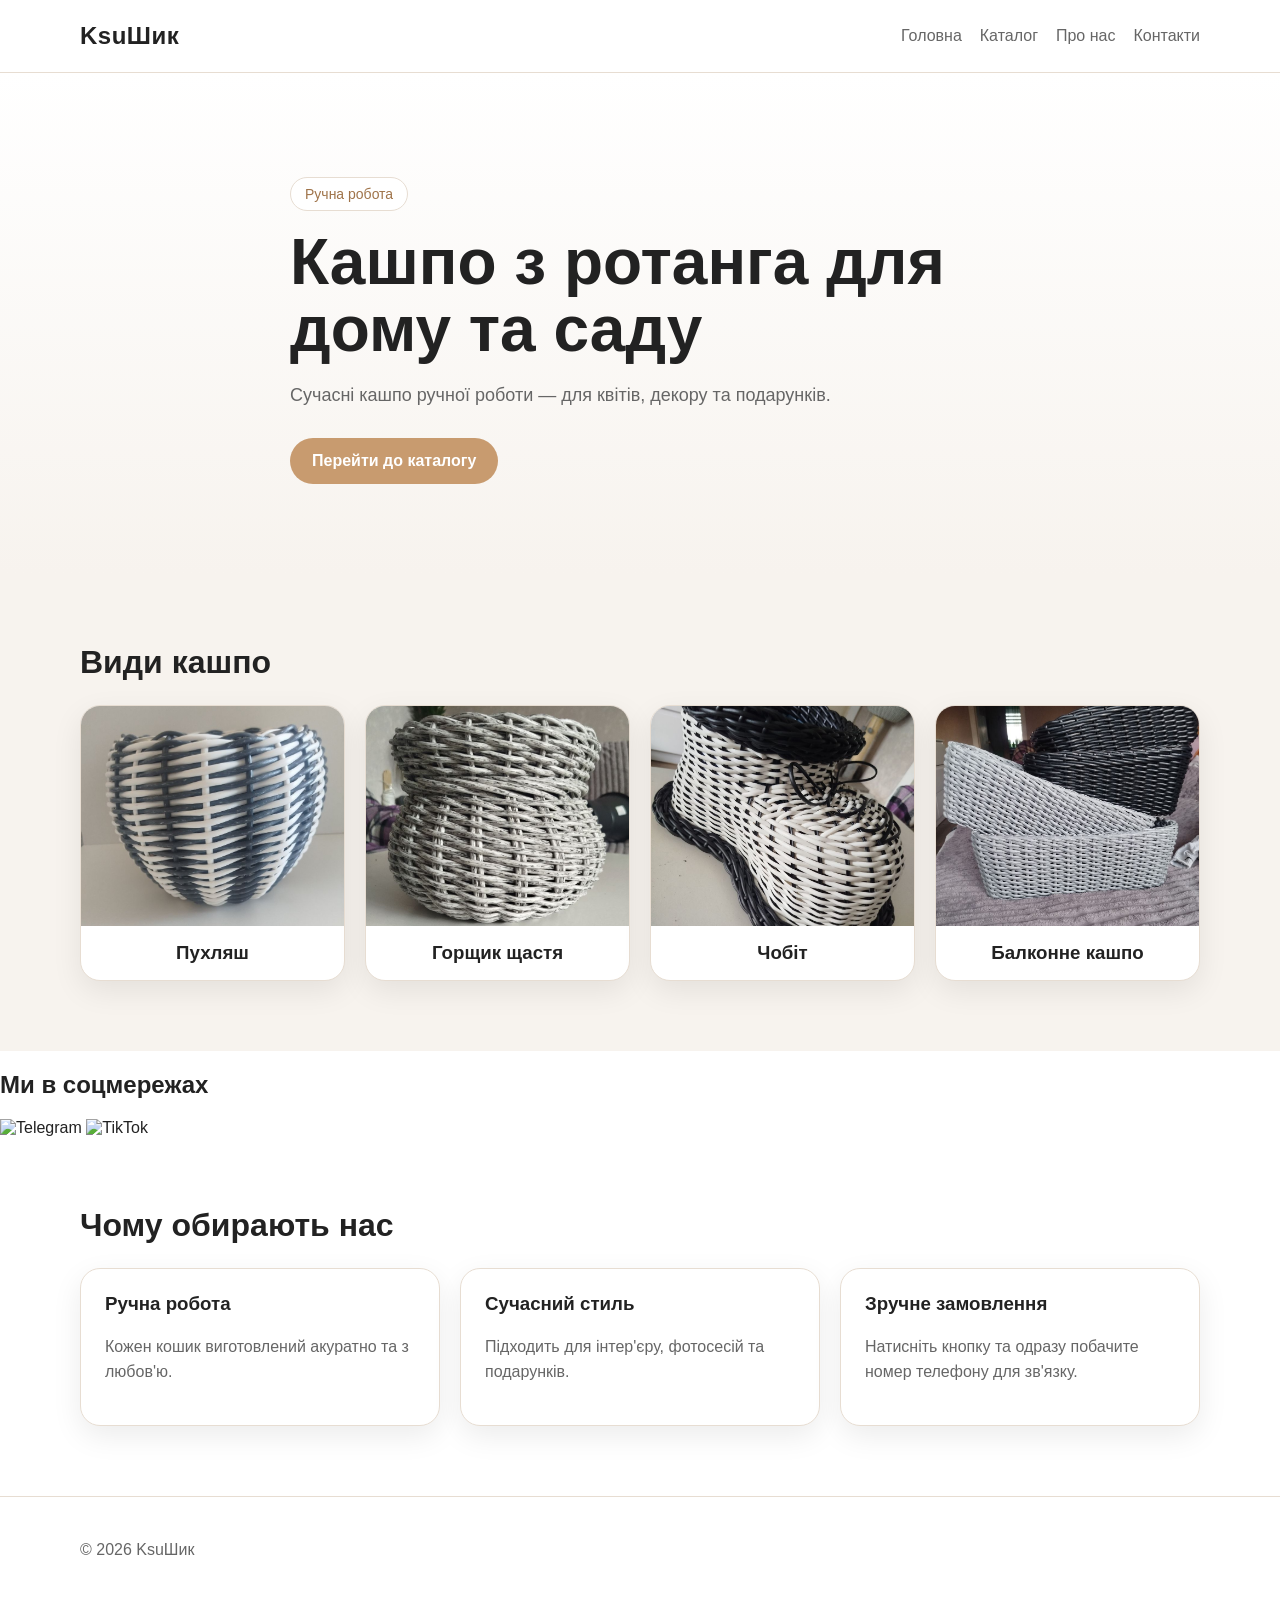
==== index.html @ 83b39544 "Update index.html" ====
<!DOCTYPE html>
<html lang="uk">
<head>
  <meta charset="UTF-8" />
  <meta name="viewport" content="width=device-width, initial-scale=1.0" />
  <title>KsuШик — Кошики з ротанга</title>
  <link rel="stylesheet" href="style.css" />
</head>
<body>

<header class="header">
  <div class="container header__inner">
    <a class="logo" href="index.html">KsuШик</a>

    <nav class="nav">
      <a href="index.html">Головна</a>
      <a href="catalog.html">Каталог</a>
      <a href="about.html">Про нас</a>
      <a href="contacts.html">Контакти</a>
    </nav>
  </div>
</header>

<main>

  <section class="hero">
    <div class="container hero__content">
      <p class="hero__label">Ручна робота</p>
      <h1>Кашпо з ротанга для дому та саду</h1>
      <p class="hero__text">
        Сучасні кашпо ручної роботи — для квітів, декору та подарунків.
      </p>
      <a class="btn" href="catalog.html">Перейти до каталогу</a>
    </div>
  </section>

  <!-- Категорії -->

  <section class="section section--soft">
    <div class="container">
      <h2 class="section__title">Види кашпо</h2>

      <div class="categories-grid">

        <a href="catalog.html?category=5l-standard" class="category-card">
          <img src="images/obrezan1.jpg" alt="Пухляш">
          <h3>Пухляш</h3>
        </a>

        <a href="catalog.html?category=5l-vase" class="category-card">
          <img src="images/obrezan2.jpg" alt="Горщик щастя">
          <h3>Горщик щастя</h3>
        </a>

        <a href="catalog.html?category=10l-standard" class="category-card">
          <img src="images/testthree.jpg" alt="Чобіт">
          <h3>Чобіт</h3>
        </a>

        <a href="catalog.html?category=10l-vase" class="category-card">
          <img src="images/coruto.jpg" alt="Балконне кашпо">
          <h3>Балконне кашпо</h3>
        </a>

      </div>
    </div>
  </section>

  <!-- Соцмережі -->

  <section class="social-section">
    <h2>Ми в соцмережах</h2>

    <div class="social-links">
      <a href="https://t.me/kashpoksu" target="_blank">
        <img src="images/social/telegram.svg" alt="Telegram">
      </a>

      <a href="#" target="_blank">
        <img src="images/social/tiktok.svg" alt="TikTok">
      </a>
    </div>
  </section>

  <!-- Чому обирають нас -->

  <section class="section">
    <div class="container">
      <h2 class="section__title">Чому обирають нас</h2>

      <div class="features">

        <div class="feature-card">
          <h3>Ручна робота</h3>
          <p>Кожен кошик виготовлений акуратно та з любов'ю.</p>
        </div>

        <div class="feature-card">
          <h3>Сучасний стиль</h3>
          <p>Підходить для інтер'єру, фотосесій та подарунків.</p>
        </div>

        <div class="feature-card">
          <h3>Зручне замовлення</h3>
          <p>Натисніть кнопку та одразу побачите номер телефону для зв'язку.</p>
        </div>

      </div>
    </div>
  </section>

</main>

<footer class="footer">
  <div class="container">
    <p>© 2026 KsuШик</p>
  </div>
</footer>

<script src="products.js"></script>
<script src="script.js"></script>

</body>
</html>
---- style.css ----
:root {
  --bg: #ffffff;
  --soft: #f7f3ee;
  --text: #222222;
  --muted: #666666;
  --accent: #c89b6f;
  --accent-dark: #9f7349;
  --border: #e7ddd2;
  --shadow: 0 10px 30px rgba(0, 0, 0, 0.08);
  --radius: 20px;
}

* {
  box-sizing: border-box;
}

body {
  margin: 0;
  font-family: Arial, Helvetica, sans-serif;
  color: var(--text);
  background: var(--bg);
  position: relative;
}

body::before {
  content: "";
  position: fixed;
  inset: 0;

  background-image: url("images/logo-bg.png");
  background-repeat: no-repeat;
  background-position: center 150px;
  background-size: 1400px auto;

  opacity: 0.18;

  pointer-events: none;
  z-index: -1;
}

a {
  color: inherit;
  text-decoration: none;
}

.container {
  width: min(1120px, calc(100% - 32px));
  margin: 0 auto;
}

.header {
  position: sticky;
  top: 0;
  background: rgba(255, 255, 255, 0.9);
  backdrop-filter: blur(10px);
  border-bottom: 1px solid var(--border);
  z-index: 10;
}

.header__inner {
  min-height: 72px;
  display: flex;
  align-items: center;
  justify-content: space-between;
  gap: 16px;
}

.logo {
  font-size: 24px;
  font-weight: 700;
  letter-spacing: 0.5px;
}

.nav {
  display: flex;
  gap: 18px;
  flex-wrap: wrap;
}

.nav a {
  color: var(--muted);
}

.nav a:hover {
  color: var(--accent-dark);
}

.hero {
  padding: 90px 0;
  background: linear-gradient(180deg, #fff 0%, var(--soft) 100%);
}

.hero__content {
  max-width: 700px;
}

.hero__label {
  display: inline-block;
  padding: 8px 14px;
  background: #fff;
  border: 1px solid var(--border);
  border-radius: 999px;
  color: var(--accent-dark);
  font-size: 14px;
  margin-bottom: 18px;
}

.hero h1 {
  font-size: clamp(40px, 6vw, 64px);
  line-height: 1.05;
  margin: 0 0 16px;
}

.hero__text {
  font-size: 18px;
  line-height: 1.6;
  color: var(--muted);
  max-width: 560px;
  margin-bottom: 28px;
}

.section {
  padding: 70px 0;
}

.section--soft {
  background: var(--soft);
}

.section__title,
.page-title {
  font-size: 32px;
  margin: 0 0 24px;
}

.page-text {
  color: var(--muted);
  margin-bottom: 24px;
}

.features {
  display: grid;
  grid-template-columns: repeat(3, 1fr);
  gap: 20px;
}

.feature-card,
.text-card,
.product-card {
  background: #fff;
  border: 1px solid var(--border);
  border-radius: var(--radius);
  box-shadow: var(--shadow);
}

.feature-card {
  padding: 24px;
}

.feature-card h3 {
  margin-top: 0;
}

.feature-card p,
.text-card p,
.product-card p {
  color: var(--muted);
  line-height: 1.6;
}

.products-grid {
  display: grid;
  grid-template-columns: repeat(3, 1fr);
  gap: 20px;
}

.product-card {
  overflow: hidden;
}

.product-card__img {
  width: 100%;
  height: 250px;
  object-fit: cover;
  display: block;
}

.product-card__body {
  padding: 20px;
}

.product-card__body h3 {
  margin: 0 0 10px;
}

.product-card__price {
  color: var(--accent-dark);
  font-weight: 700;
  font-size: 18px;
}

.btn {
  display: inline-block;
  border: none;
  background: var(--accent);
  color: #fff;
  padding: 14px 22px;
  border-radius: 999px;
  font-weight: 700;
  cursor: pointer;
}

.btn:hover {
  background: var(--accent-dark);
}

.btn--small {
  margin-top: 8px;
  padding: 12px 18px;
}

.text-card {
  padding: 24px;
  max-width: 720px;
}

.footer {
  padding: 28px 0;
  border-top: 1px solid var(--border);
  color: var(--muted);
}

@media (max-width: 900px) {
  .features,
  .products-grid {
    grid-template-columns: 1fr 1fr;
  }

  .header__inner {
    flex-direction: column;
    align-items: flex-start;
    padding: 14px 0;
  }
}

@media (max-width: 640px) {
  .features,
  .products-grid {
    grid-template-columns: 1fr;
  }

  .hero {
    padding: 60px 0;
  }

  .section {
    padding: 50px 0;
  }

  .section__title,
  .page-title {
    font-size: 26px;
  }
}
.categories-grid {
  display: grid;
  grid-template-columns: repeat(4, 1fr);
  gap: 20px;
}

.category-card {
  background: #fff;
  border: 1px solid var(--border);
  border-radius: var(--radius);
  overflow: hidden;
  box-shadow: var(--shadow);
  transition: 0.3s;
}

.category-card:hover {
  transform: translateY(-5px);
}

.category-card img {
  width: 100%;
  height: 220px;
  object-fit: cover;
  display: block;
}

.category-card h3 {
  text-align: center;
  margin: 0;
  padding: 16px;
}

@media (max-width: 900px) {
  .categories-grid {
    grid-template-columns: repeat(2, 1fr);
  }
}

@media (max-width: 640px) {
  .categories-grid {
    grid-template-columns: 1fr;
  }
}
@media (max-width: 640px) {
  .container {
    width: calc(100% - 12px);
  }

  .categories-grid {
    gap: 14px;
  }

  .category-card img {
    height: 280px;
  }
}
.social-section {
    ...
}

.social-section h2 {
    ...
}

.social-links {
    ...
}

.social-links a {
    ...
}

.social-links a:hover {
    ...
}

.social-links img {
    ...
}
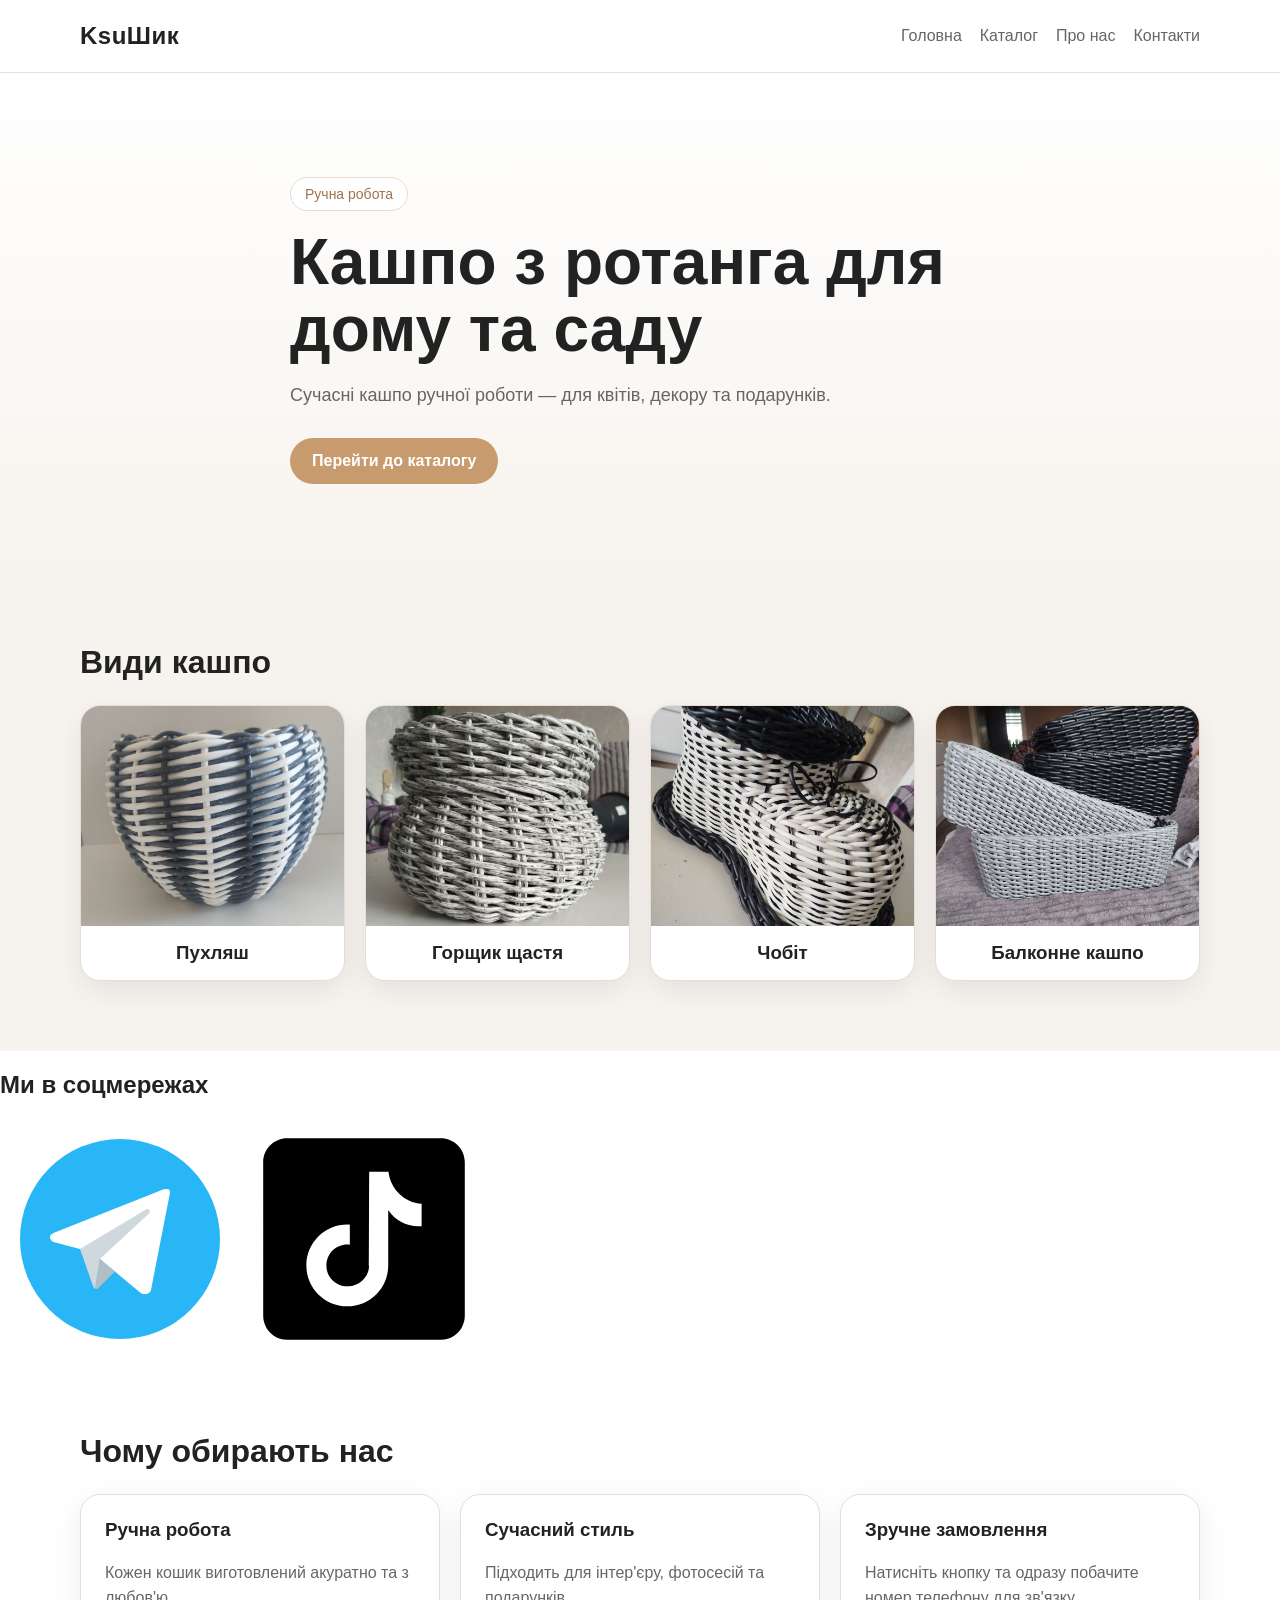
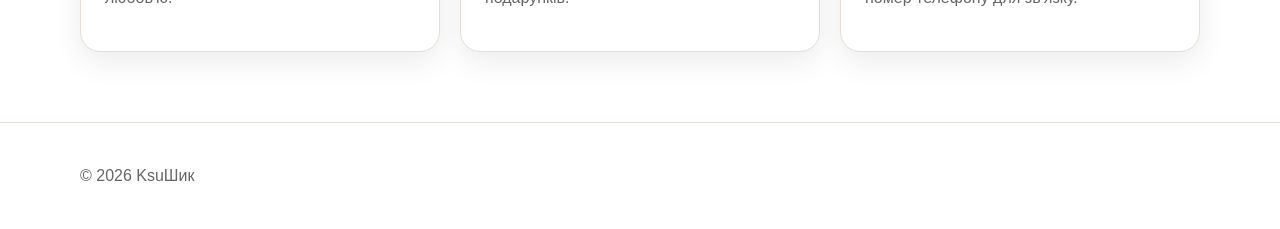
==== commit 1d87f454: "Update index.html" ====
--- a/index.html
+++ b/index.html
@@ -73,11 +73,11 @@
 
     <div class="social-links">
       <a href="https://t.me/kashpoksu" target="_blank">
-        <img src="images/social/telegram.svg" alt="Telegram">
+        <img src="images/images/social/telegram.svg" alt="Telegram">
       </a>
 
-      <a href="#" target="_blank">
-        <img src="images/social/tiktok.svg" alt="TikTok">
+      <a href="https://www.tiktok.com/@poliks.poliks?_r=1&_t=ZS-97OHponkhBS" target="_blank">
+        <img src="images/images/social/tiktok.svg" alt="TikTok">
       </a>
     </div>
   </section>
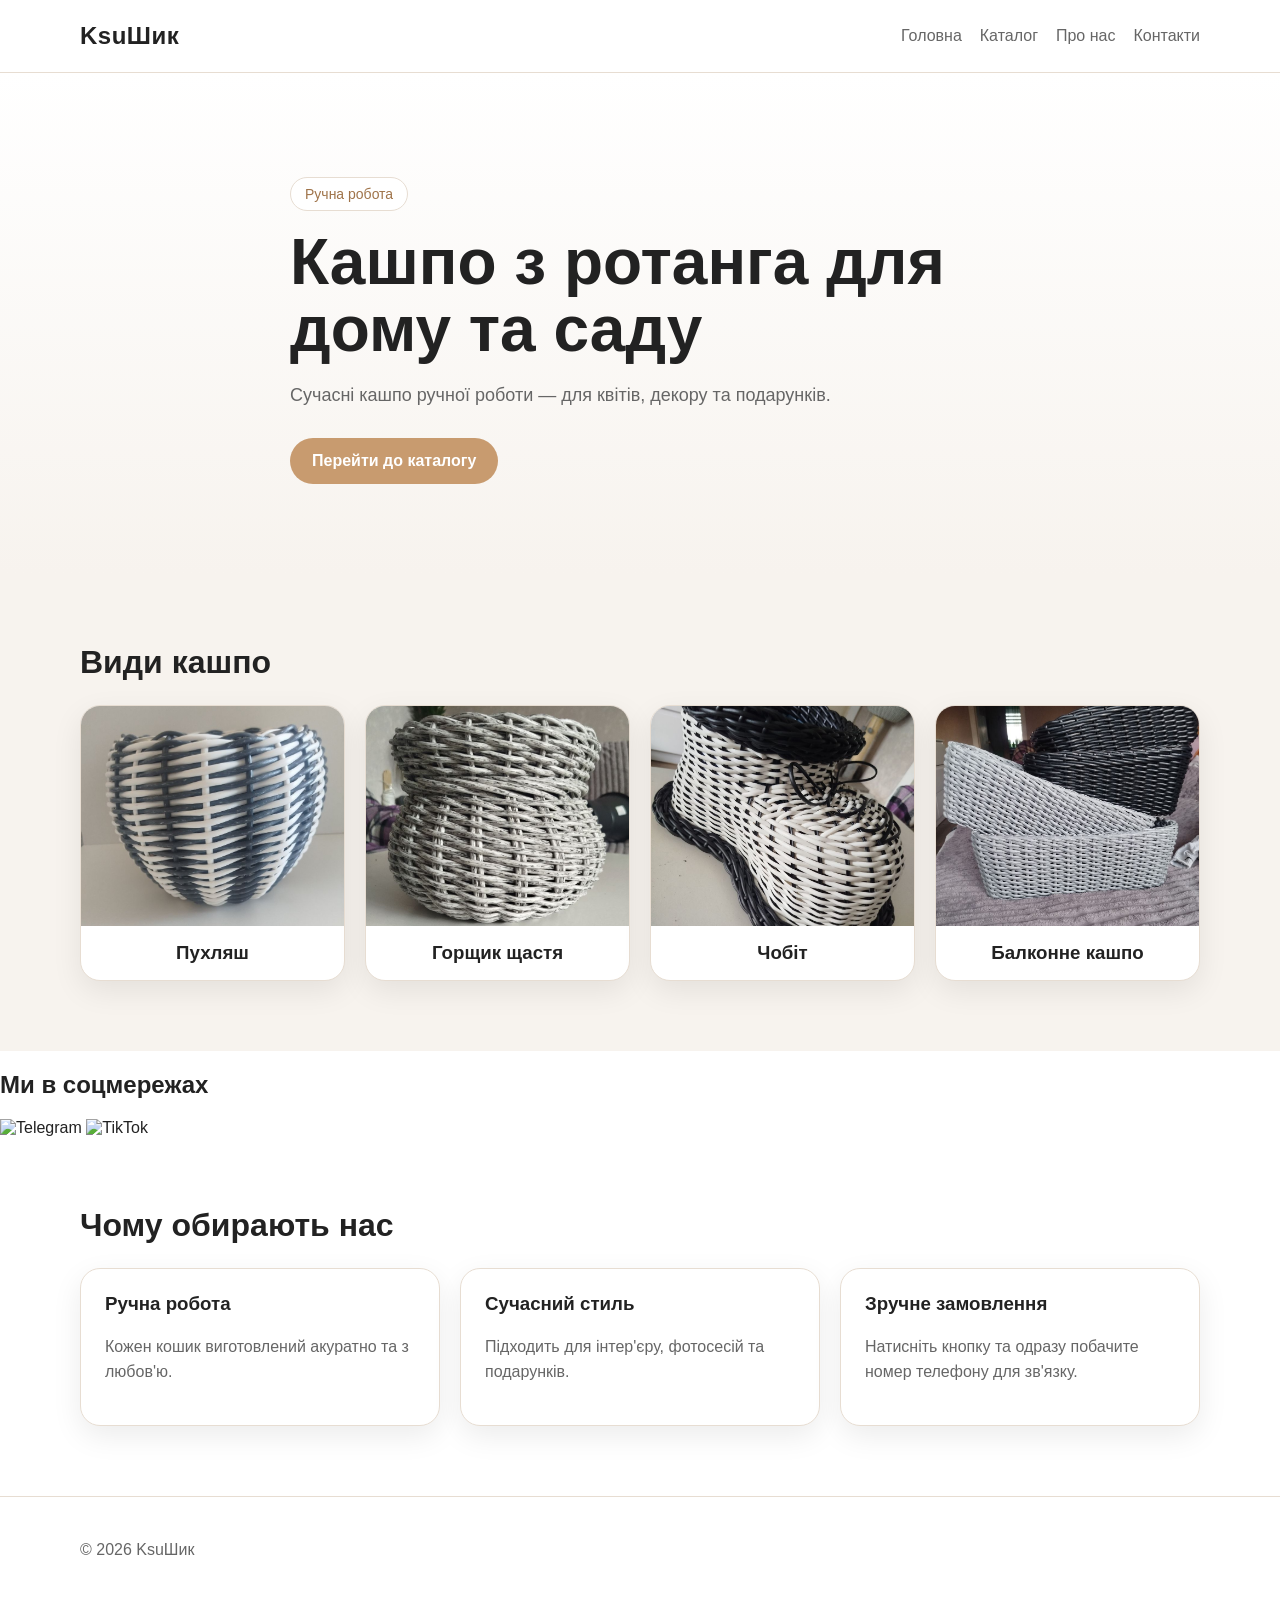
==== commit e1da4590: "Fix image paths for Telegram and TikTok icons Updated image source paths for social media icons." ====
--- a/index.html
+++ b/index.html
@@ -73,11 +73,11 @@
 
     <div class="social-links">
       <a href="https://t.me/kashpoksu" target="_blank">
-        <img src="images/images/social/telegram.svg" alt="Telegram">
+        <img src="images/social/telegram.svg" alt="Telegram">
       </a>
 
       <a href="https://www.tiktok.com/@poliks.poliks?_r=1&_t=ZS-97OHponkhBS" target="_blank">
-        <img src="images/images/social/tiktok.svg" alt="TikTok">
+        <img src="images/social/tiktok.svg" alt="TikTok">
       </a>
     </div>
   </section>
@@ -121,4 +121,4 @@
 <script src="script.js"></script>
 
 </body>
-</html>+</html>
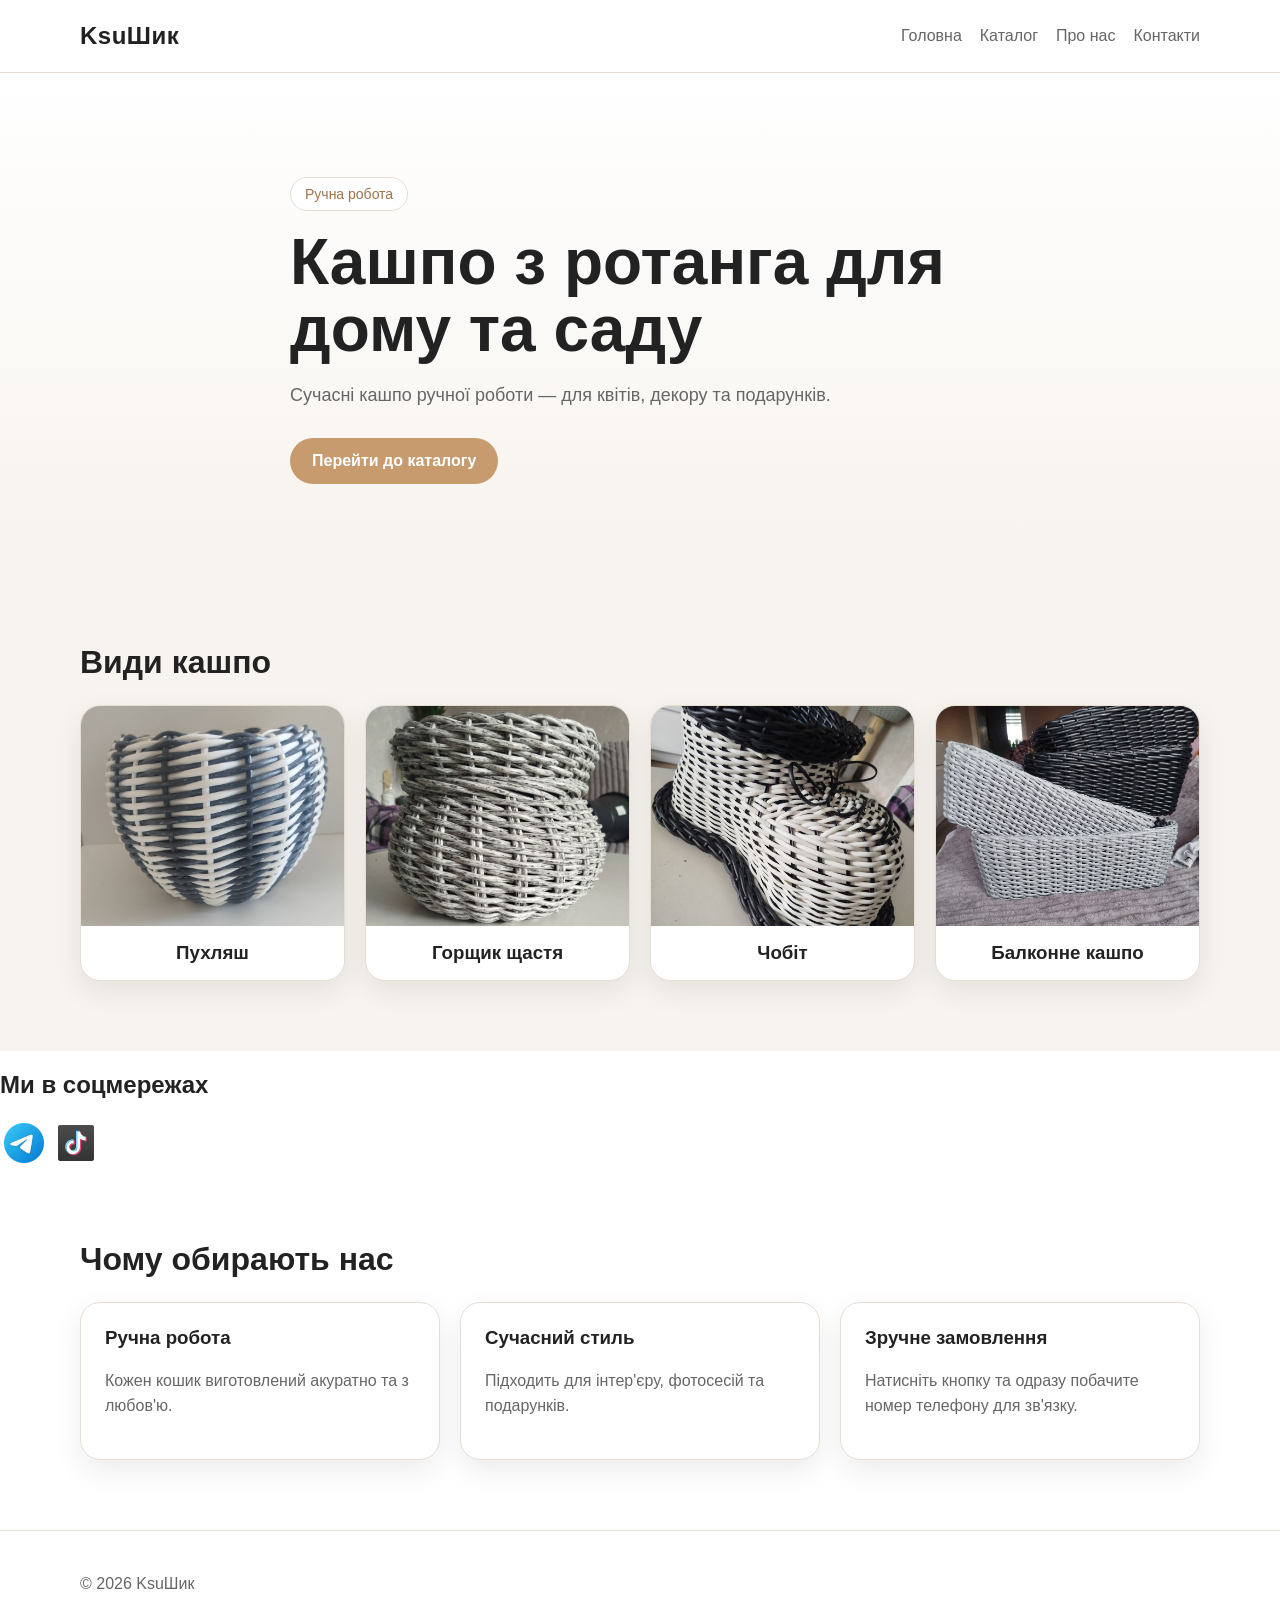
==== commit 87a98e1e: "Update social media icons to PNG format" ====
--- a/index.html
+++ b/index.html
@@ -73,11 +73,11 @@
 
     <div class="social-links">
       <a href="https://t.me/kashpoksu" target="_blank">
-        <img src="images/social/telegram.svg" alt="Telegram">
+        <img src="images/social/telegram.png" alt="Telegram">
       </a>
 
       <a href="https://www.tiktok.com/@poliks.poliks?_r=1&_t=ZS-97OHponkhBS" target="_blank">
-        <img src="images/social/tiktok.svg" alt="TikTok">
+        <img src="images/social/tiktok.png" alt="TikTok">
       </a>
     </div>
   </section>
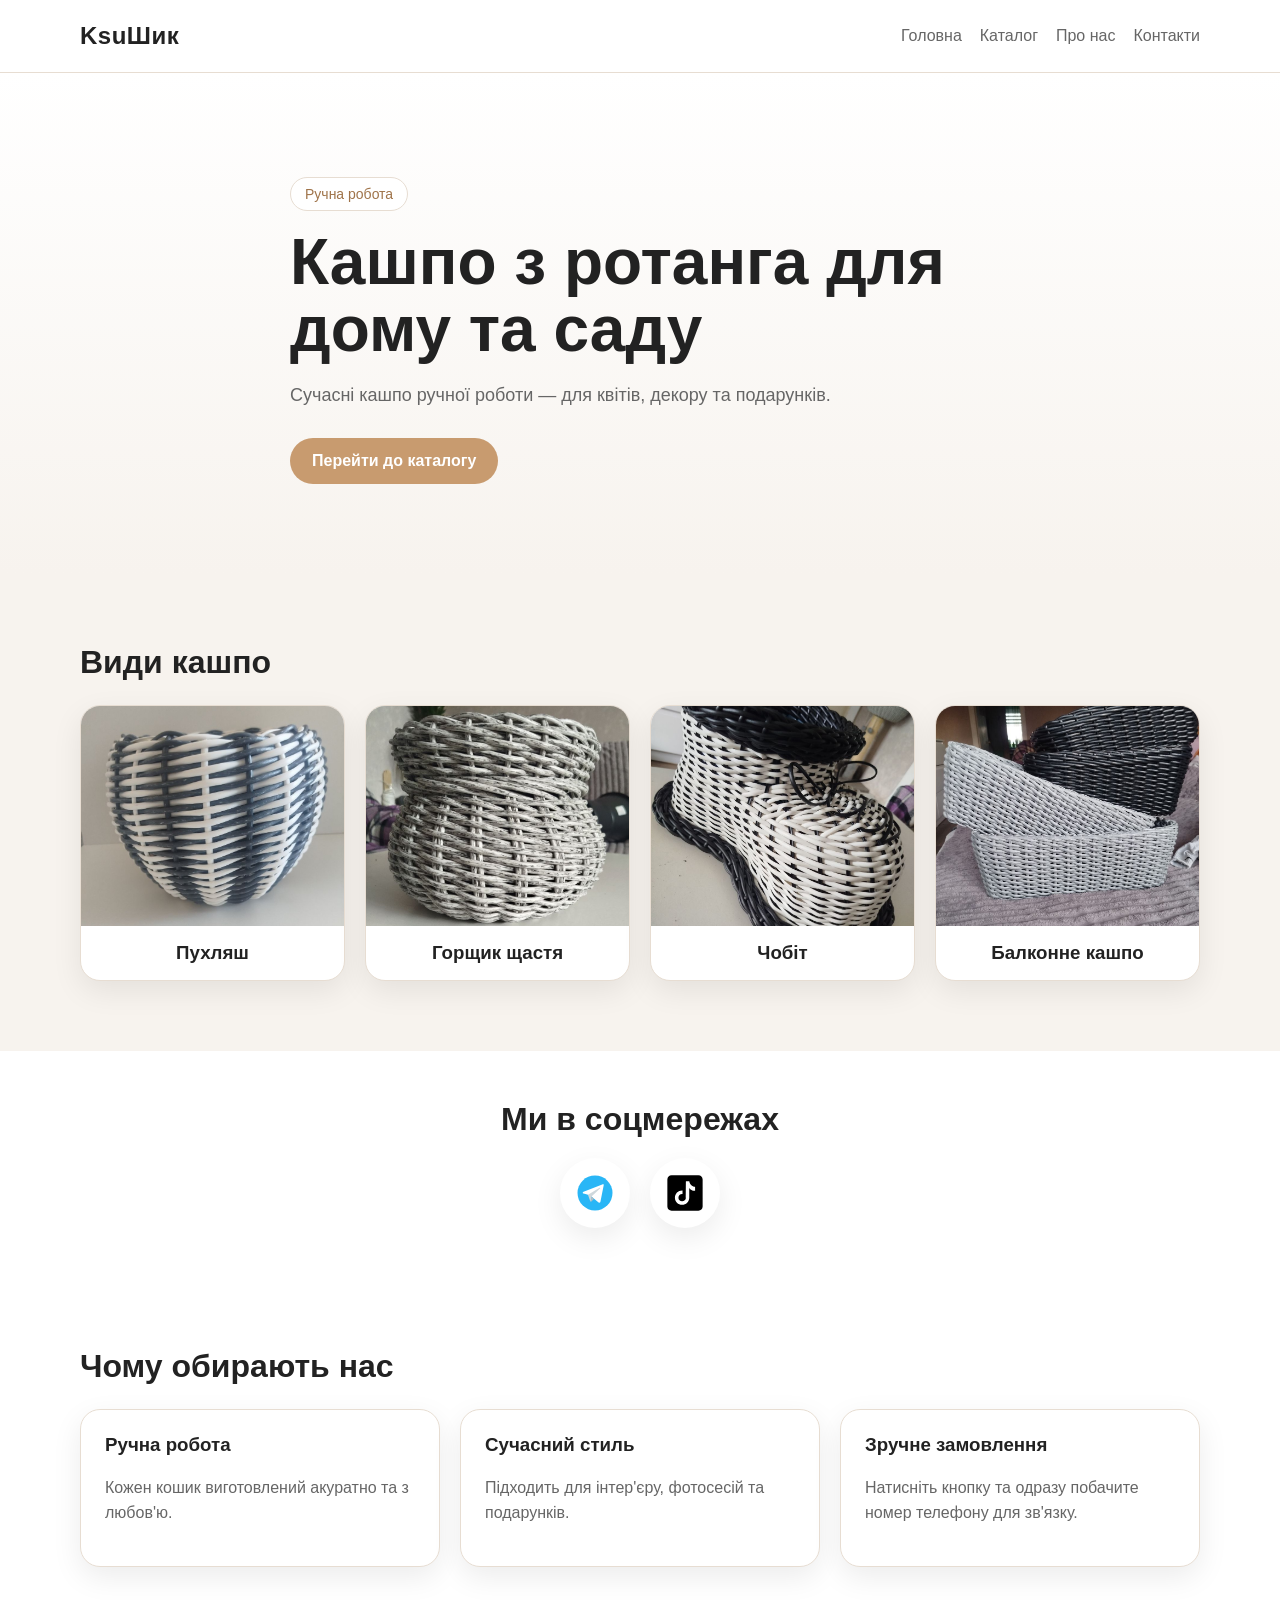
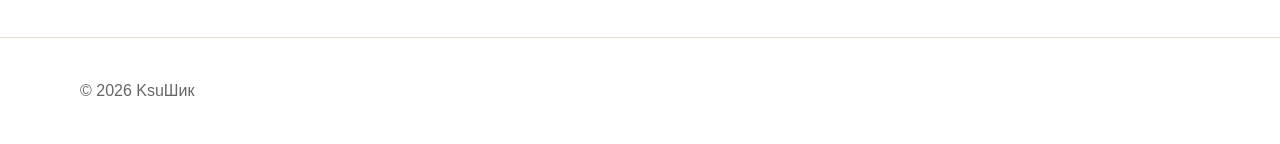
==== commit 320e52f3: "Replace PNG images with SVG for social links" ====
--- a/index.html
+++ b/index.html
@@ -73,11 +73,11 @@
 
     <div class="social-links">
       <a href="https://t.me/kashpoksu" target="_blank">
-        <img src="images/social/telegram.png" alt="Telegram">
+        <img src="images/social/telegram.svg" alt="Telegram">
       </a>
 
       <a href="https://www.tiktok.com/@poliks.poliks?_r=1&_t=ZS-97OHponkhBS" target="_blank">
-        <img src="images/social/tiktok.png" alt="TikTok">
+        <img src="images/social/tiktok.svg" alt="TikTok">
       </a>
     </div>
   </section>
--- a/style.css
+++ b/style.css
@@ -317,27 +317,44 @@
   .category-card img {
     height: 280px;
   }
-}
-.social-section {
-    ...
-}
-
-.social-section h2 {
-    ...
-}
-
-.social-links {
-    ...
-}
-
-.social-links a {
-    ...
-}
-
-.social-links a:hover {
-    ...
-}
-
-.social-links img {
-    ...
-}
+}
+.social-section {
+  padding: 50px 0;
+  text-align: center;
+}
+
+.social-section h2 {
+  margin: 0 0 20px;
+  font-size: 32px;
+  font-weight: 700;
+  color: var(--text);
+}
+
+.social-links {
+  display: flex;
+  justify-content: center;
+  align-items: center;
+  gap: 20px;
+}
+
+.social-links a {
+  width: 70px;
+  height: 70px;
+  display: flex;
+  justify-content: center;
+  align-items: center;
+  background: #ffffff;
+  border-radius: 50%;
+  box-shadow: var(--shadow);
+  transition: transform 0.3s ease;
+}
+
+.social-links a:hover {
+  transform: translateY(-5px);
+}
+
+.social-links img {
+  width: 42px;
+  height: 42px;
+  object-fit: contain;
+}
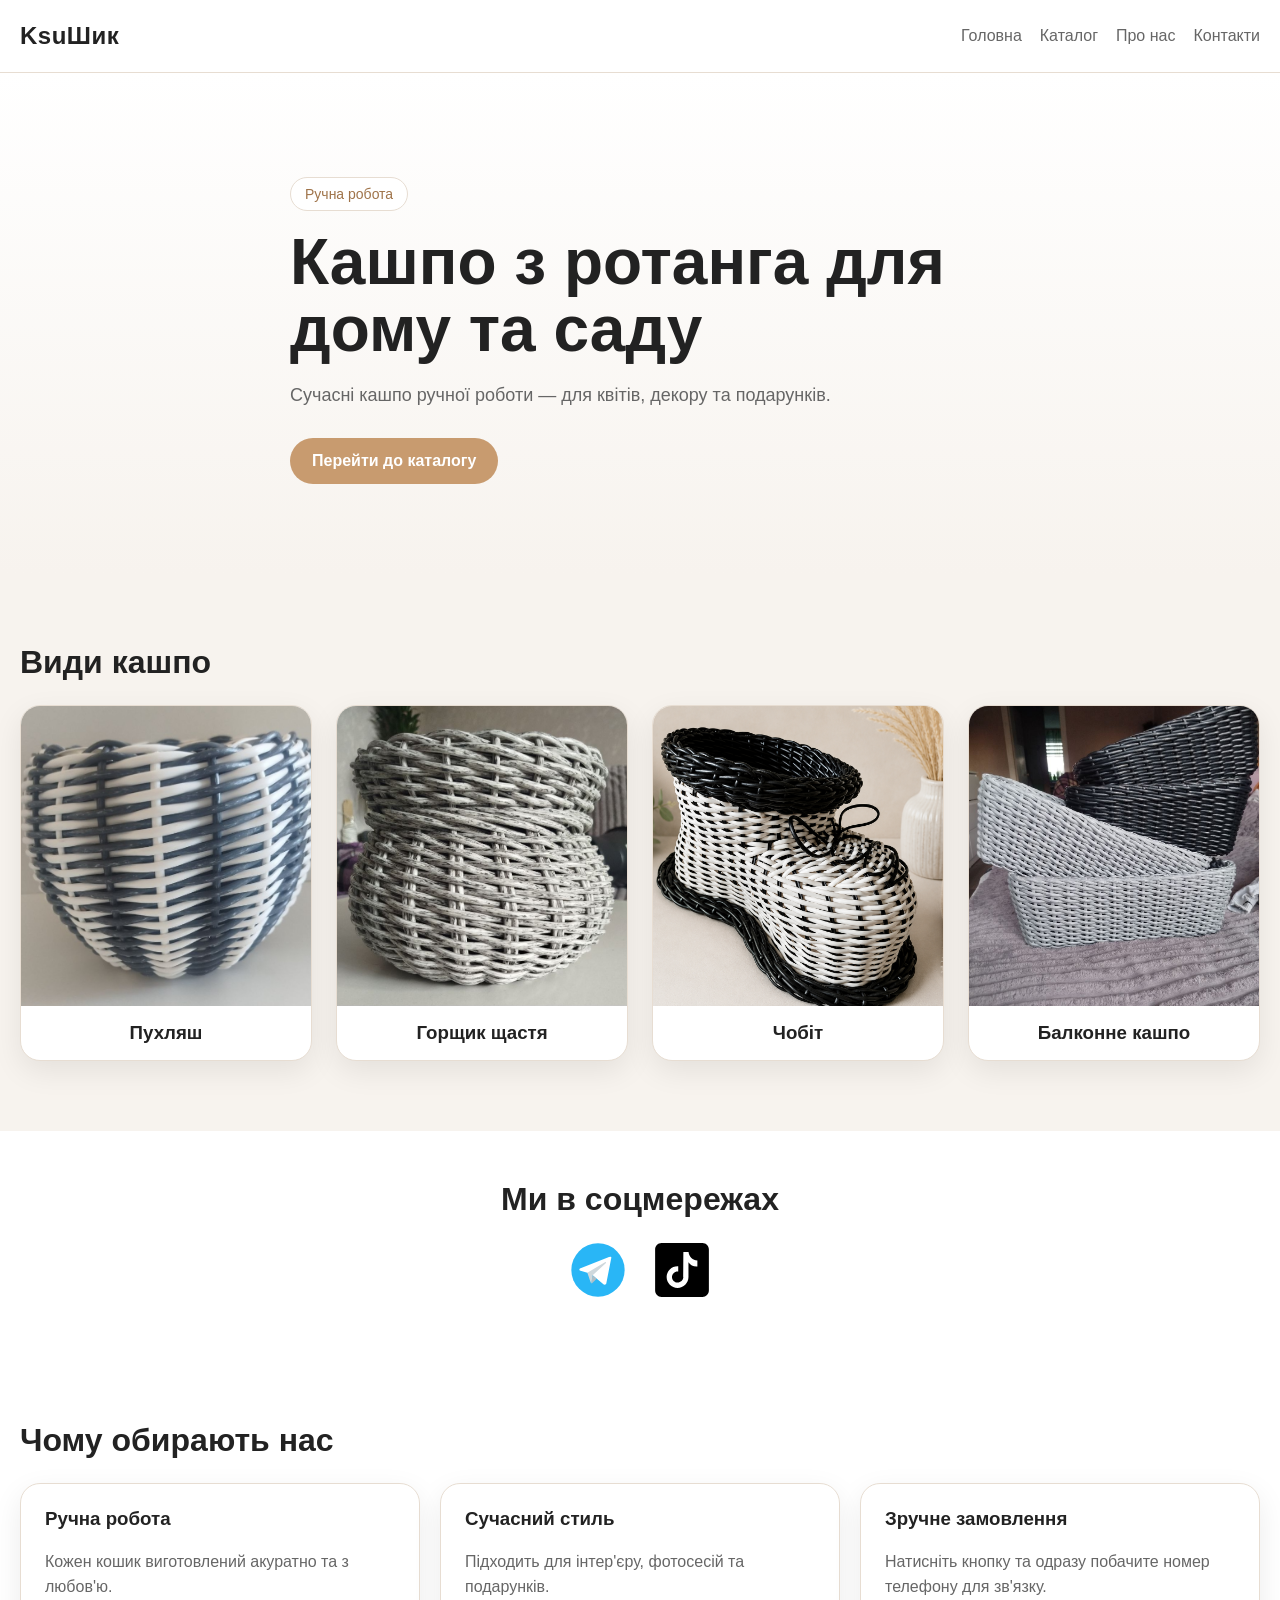
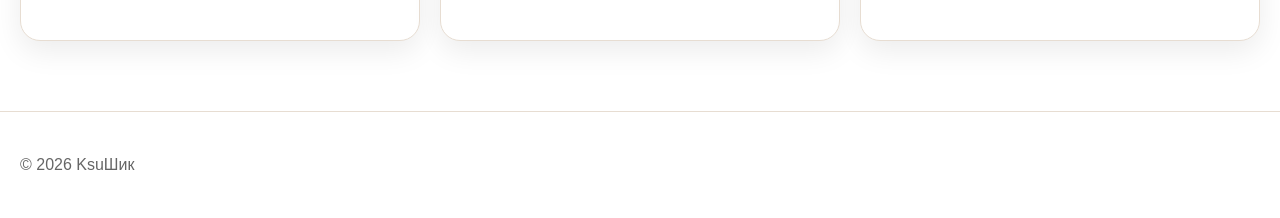
==== commit 821c569e: "Replace image source for 'Чобіт' in index.html" ====
--- a/index.html
+++ b/index.html
@@ -53,7 +53,7 @@
         </a>
 
         <a href="catalog.html?category=10l-standard" class="category-card">
-          <img src="images/testthree.jpg" alt="Чобіт">
+          <img src="images/chobot.png" alt="Чобіт">
           <h3>Чобіт</h3>
         </a>
 
--- a/style.css
+++ b/style.css
@@ -44,7 +44,7 @@
 }
 
 .container {
-  width: min(1120px, calc(100% - 32px));
+  width: min(1240px, calc(100% - 32px));
   margin: 0 auto;
 }
 
@@ -176,13 +176,21 @@
 
 .product-card {
   overflow: hidden;
+  display: flex;
+  flex-direction: column;
 }
 
 .product-card__img {
   width: 100%;
-  height: 250px;
+  height: 320px;
   object-fit: cover;
+  object-position: center;
   display: block;
+  transition: transform 0.3s ease;
+}
+
+.product-card:hover .product-card__img {
+  transform: scale(1.03);
 }
 
 .product-card__body {
@@ -238,7 +246,7 @@
 
   .header__inner {
     flex-direction: column;
-    align-items: flex-start;
+    align-items: center;
     padding: 14px 0;
   }
 }
@@ -264,8 +272,9 @@
 }
 .categories-grid {
   display: grid;
-  grid-template-columns: repeat(4, 1fr);
-  gap: 20px;
+  grid-template-columns: repeat(4, minmax(240px, 1fr));
+  gap: 24px;
+  justify-content: center;
 }
 
 .category-card {
@@ -274,7 +283,7 @@
   border-radius: var(--radius);
   overflow: hidden;
   box-shadow: var(--shadow);
-  transition: 0.3s;
+  transition: transform 0.3s ease, box-shadow 0.3s ease;
 }
 
 .category-card:hover {
@@ -283,9 +292,15 @@
 
 .category-card img {
   width: 100%;
-  height: 220px;
+  height: 300px;
   object-fit: cover;
+  object-position: center;
   display: block;
+  transition: transform 0.3s ease;
+}
+
+.category-card:hover img {
+  transform: scale(1.03);
 }
 
 .category-card h3 {
@@ -306,16 +321,64 @@
   }
 }
 @media (max-width: 640px) {
+
   .container {
-    width: calc(100% - 12px);
-  }
-
+    width: calc(100% - 20px);
+  }
+
+  .features,
+  .products-grid,
   .categories-grid {
-    gap: 14px;
+    grid-template-columns: 1fr;
+    gap: 16px;
+  }
+
+  .hero {
+    padding: 50px 0;
+  }
+
+  .section {
+    padding: 40px 0;
+  }
+
+  .section__title,
+  .page-title {
+    font-size: 26px;
+  }
+
+  .product-card__img {
+    height: 220px;
+    object-fit: cover;
+    object-position: center;
   }
 
   .category-card img {
-    height: 280px;
+    height: 220px;
+    object-fit: cover;
+    object-position: center;
+  }
+
+  .social-links img {
+    width: 56px;
+    height: 56px;
+  }
+
+  .header__inner {
+    padding: 12px 0;
+  }
+
+  .nav {
+    gap: 12px;
+    justify-content: center;
+    width: 100%;
+  }
+
+  .logo {
+    font-size: 22px;
+  }
+
+  .hero h1 {
+    font-size: 38px;
   }
 }
 .social-section {
@@ -338,23 +401,19 @@
 }
 
 .social-links a {
-  width: 70px;
-  height: 70px;
   display: flex;
   justify-content: center;
   align-items: center;
-  background: #ffffff;
-  border-radius: 50%;
-  box-shadow: var(--shadow);
   transition: transform 0.3s ease;
 }
 
 .social-links a:hover {
-  transform: translateY(-5px);
+  transform: scale(1.1);
 }
 
 .social-links img {
-  width: 42px;
-  height: 42px;
+  width: 64px;
+  height: 64px;
   object-fit: contain;
-}
+  display: block;
+}
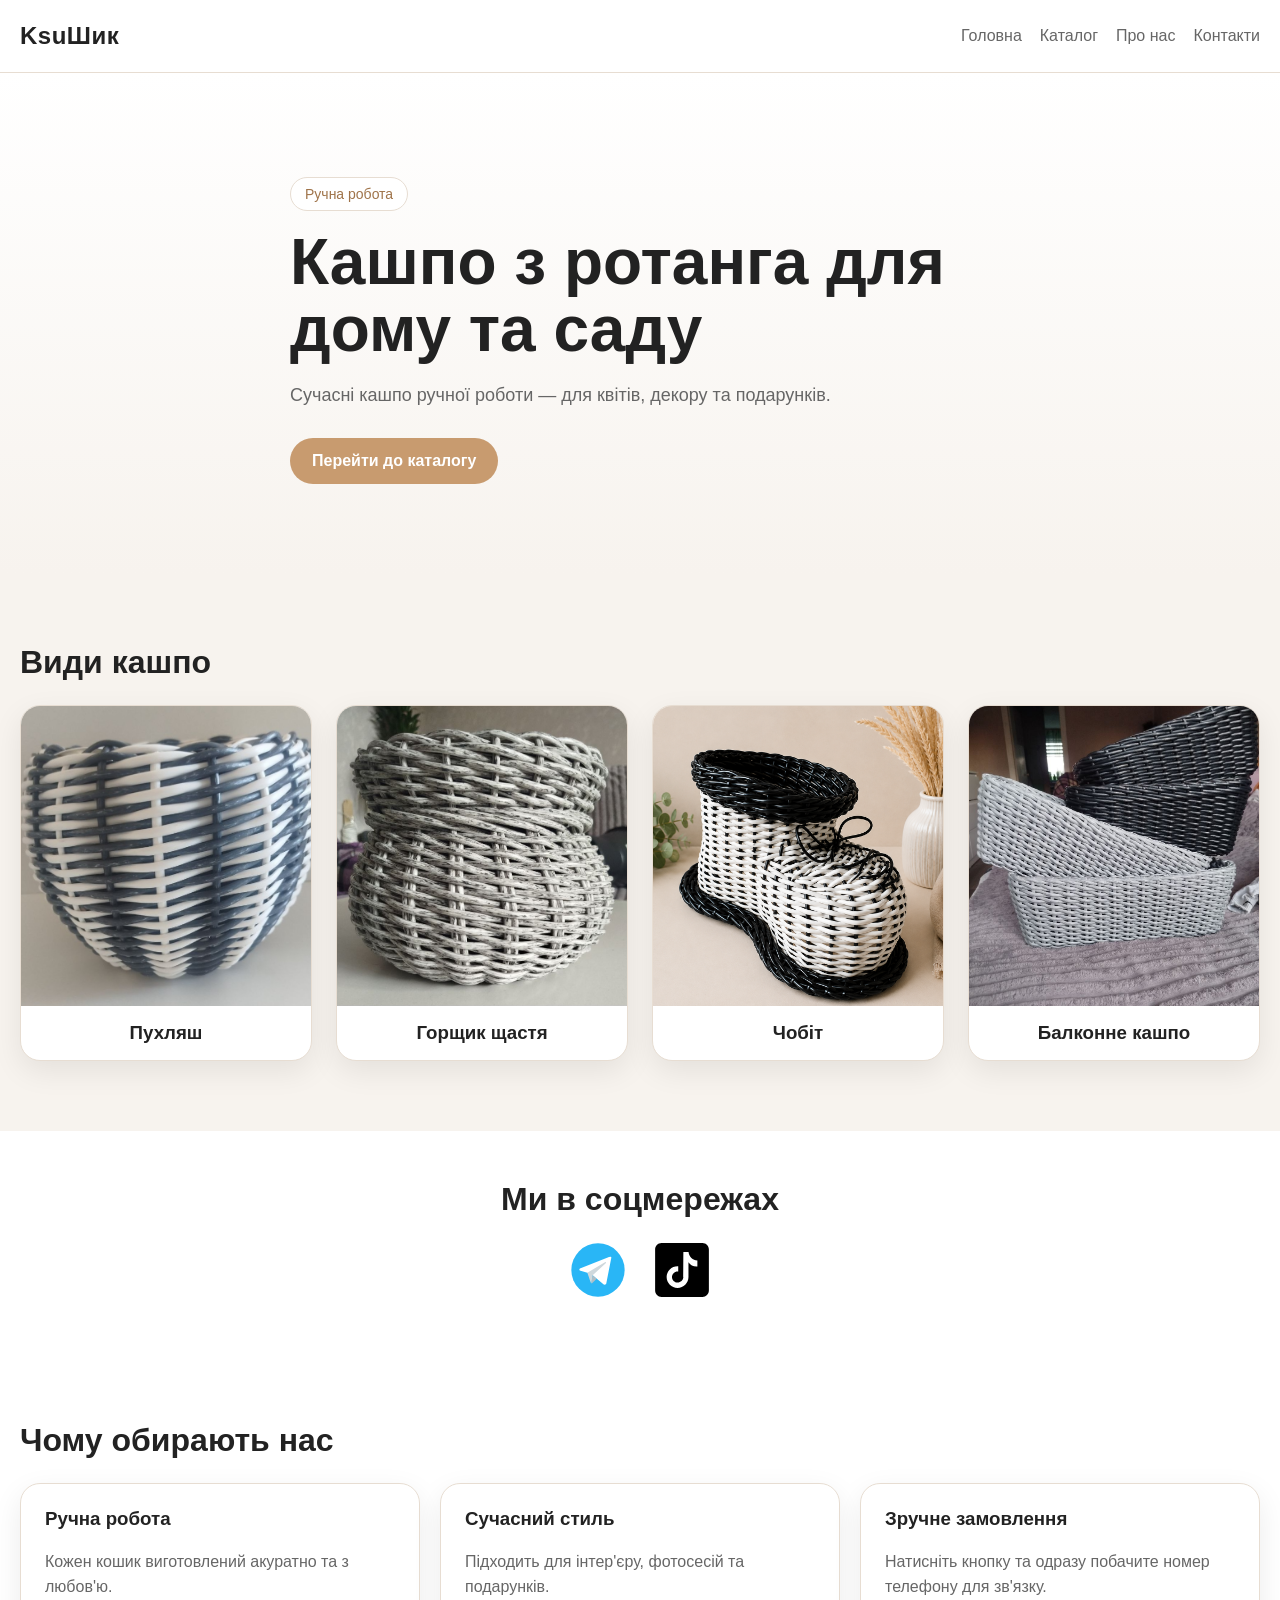
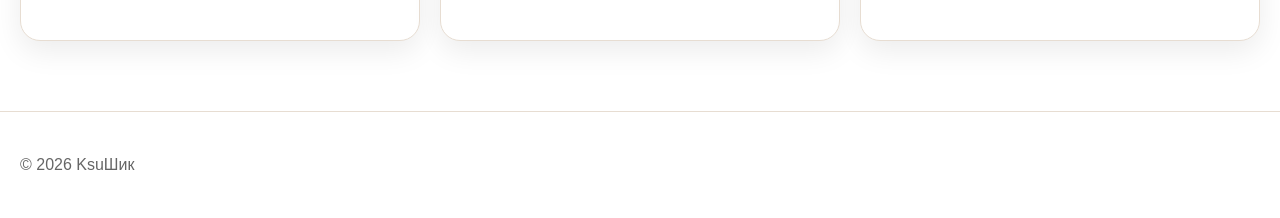
==== commit c7c636b4: "Update index.html" ====
--- a/index.html
+++ b/index.html
@@ -53,7 +53,7 @@
         </a>
 
         <a href="catalog.html?category=10l-standard" class="category-card">
-          <img src="images/chobot.png" alt="Чобіт">
+          <img src="images/chobot.jpg" alt="Чобіт">
           <h3>Чобіт</h3>
         </a>
 
